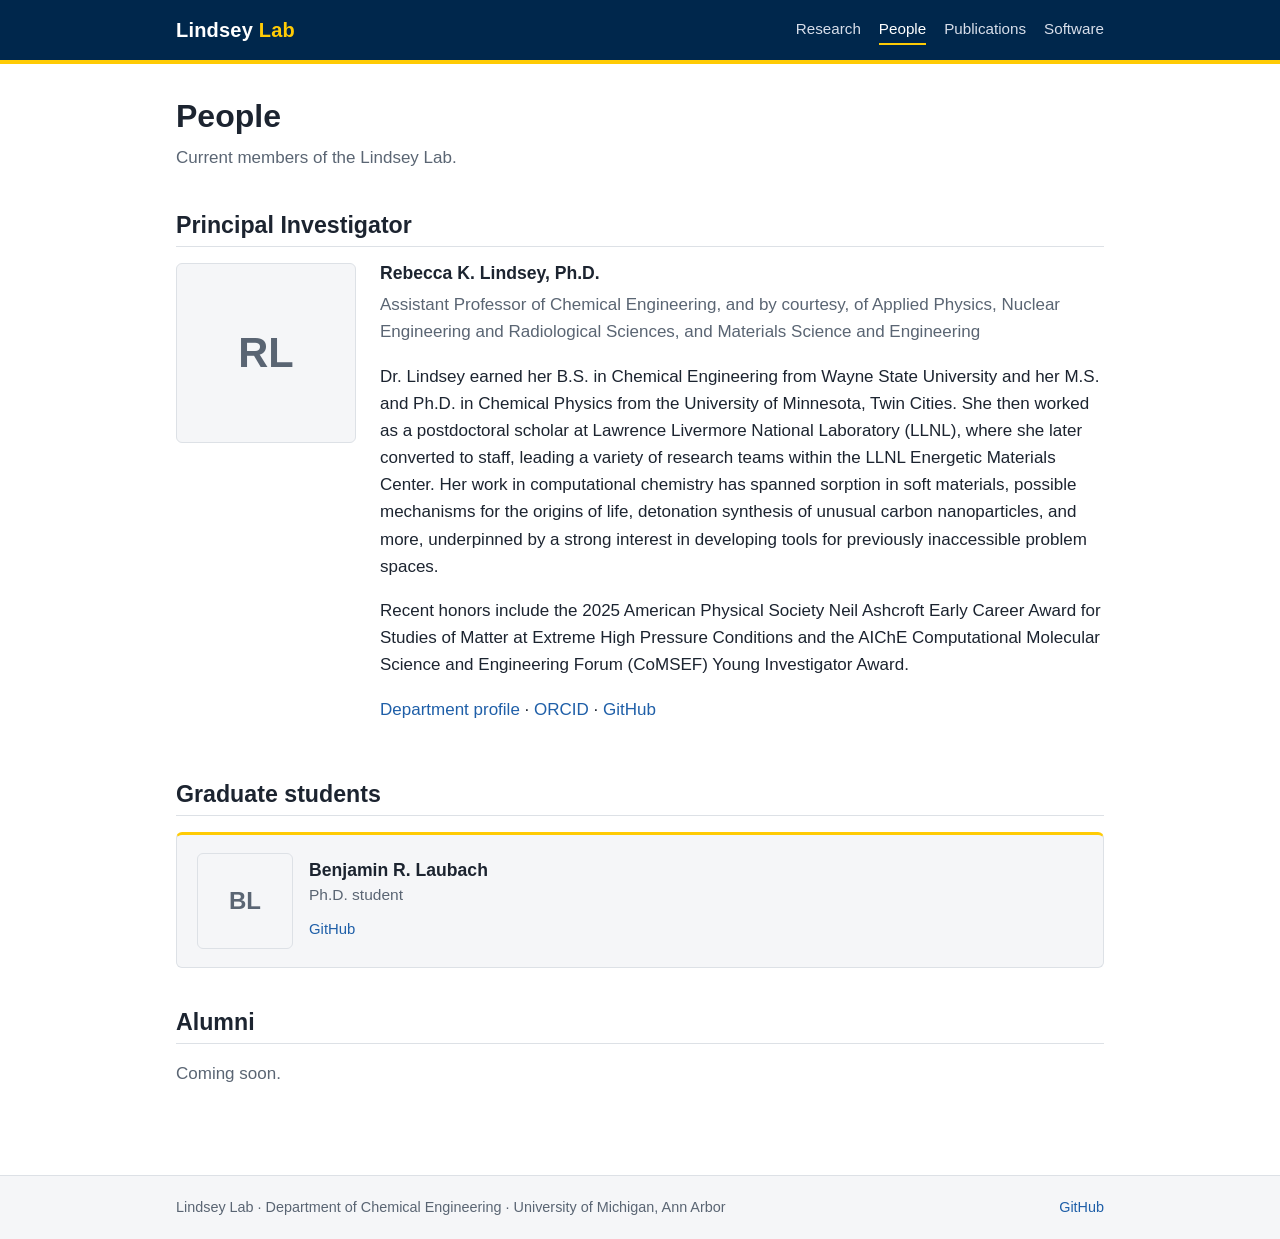
==== people.html @ d36585ba "Add proof-of-concept lab website Static HTML/CSS site with research, people, publications, and softw" ====
<!doctype html>
<html lang="en">
<head>
  <meta charset="utf-8">
  <meta name="viewport" content="width=device-width, initial-scale=1">
  <title>People | Lindsey Lab</title>
  <link rel="stylesheet" href="css/style.css">
</head>
<body>

<header class="site-header">
  <div class="wrap">
    <a class="brand" href="index.html">Lindsey <span>Lab</span></a>
    <nav class="site-nav">
      <a href="index.html">Research</a>
      <a href="people.html" aria-current="page">People</a>
      <a href="publications.html">Publications</a>
      <a href="software.html">Software</a>
    </nav>
  </div>
</header>

<main>
  <div class="wrap">

    <h1 class="page-title">People</h1>
    <p class="lead">Current members of the Lindsey Lab.</p>

    <h2>Principal Investigator</h2>
    <div class="pi">
      <!-- Replace with <img class="avatar" src="img/people/lindsey.jpg" alt="Rebecca K. Lindsey"> -->
      <div class="avatar" aria-hidden="true">RL</div>
      <div>
        <h3>Rebecca K. Lindsey, Ph.D.</h3>
        <p class="role">
          Assistant Professor of Chemical Engineering, and by courtesy, of Applied Physics,
          Nuclear Engineering and Radiological Sciences, and Materials Science and Engineering
        </p>
        <p>
          Dr. Lindsey earned her B.S. in Chemical Engineering from Wayne State University and her
          M.S. and Ph.D. in Chemical Physics from the University of Minnesota, Twin Cities. She
          then worked as a postdoctoral scholar at Lawrence Livermore National Laboratory (LLNL),
          where she later converted to staff, leading a variety of research teams within the LLNL
          Energetic Materials Center. Her work in computational chemistry has spanned sorption in
          soft materials, possible mechanisms for the origins of life, detonation synthesis of
          unusual carbon nanoparticles, and more, underpinned by a strong interest in developing
          tools for previously inaccessible problem spaces.
        </p>
        <p>
          Recent honors include the 2025 American Physical Society Neil Ashcroft Early Career
          Award for Studies of Matter at Extreme High Pressure Conditions and the AIChE
          Computational Molecular Science and Engineering Forum (CoMSEF) Young Investigator Award.
        </p>
        <p>
          <a href="https://che.engin.umich.edu/people/lindsey-rebecca">Department profile</a>
          &middot;
          <a href="https://orcid.org/0000-0002-3438-9064">ORCID</a>
          &middot;
          <a href="https://github.com/rk-lindsey">GitHub</a>
        </p>
      </div>
    </div>

    <h2>Graduate students</h2>
    <div class="grid">
      <!-- Copy this block for each member. Swap the initials div for an <img class="avatar sm"> when photos are available. -->
      <div class="card member">
        <div class="avatar sm" aria-hidden="true">BL</div>
        <div>
          <h3>Benjamin R. Laubach</h3>
          <p>Ph.D. student</p>
          <p class="links"><a href="https://github.com/laubachb">GitHub</a></p>
        </div>
      </div>
    </div>

    <h2>Alumni</h2>
    <p class="lead">Coming soon.</p>

  </div>
</main>

<footer class="site-footer">
  <div class="wrap">
    <span>Lindsey Lab &middot; Department of Chemical Engineering &middot; University of Michigan, Ann Arbor</span>
    <a href="https://github.com/LindseyLab-umich">GitHub</a>
  </div>
</footer>

</body>
</html>
---- css/style.css ----
:root {
  --blue: #00274c;
  --maize: #ffcb05;
  --bg: #ffffff;
  --bg-alt: #f5f6f8;
  --text: #1c2430;
  --muted: #5a6573;
  --border: #dde1e6;
  --link: #1f5fa8;
  --header-bg: var(--blue);
  --header-text: #ffffff;
  --max: 960px;
}

@media (prefers-color-scheme: dark) {
  :root {
    --bg: #0f141b;
    --bg-alt: #161d27;
    --text: #e3e7ec;
    --muted: #9aa5b3;
    --border: #2a3441;
    --link: #8cb8ec;
    --header-bg: #0a1a2e;
  }
}

* { box-sizing: border-box; }

html { -webkit-text-size-adjust: 100%; }

body {
  margin: 0;
  background: var(--bg);
  color: var(--text);
  font-family: -apple-system, BlinkMacSystemFont, "Segoe UI", Roboto, "Helvetica Neue", Arial, sans-serif;
  font-size: 17px;
  line-height: 1.6;
}

a { color: var(--link); text-decoration: none; }
a:hover { text-decoration: underline; }

img { max-width: 100%; height: auto; }

.wrap {
  max-width: var(--max);
  margin: 0 auto;
  padding: 0 16px;
}

/* ---------- header / nav ---------- */

.site-header {
  background: var(--header-bg);
  color: var(--header-text);
  border-bottom: 4px solid var(--maize);
}

.site-header .wrap {
  display: flex;
  flex-wrap: wrap;
  align-items: center;
  justify-content: space-between;
  gap: 8px 24px;
  padding-top: 14px;
  padding-bottom: 14px;
}

.brand {
  color: var(--header-text);
  font-weight: 700;
  font-size: 1.25rem;
  letter-spacing: 0.01em;
}
.brand:hover { text-decoration: none; }
.brand span { color: var(--maize); }

.site-nav {
  display: flex;
  flex-wrap: wrap;
  gap: 4px 18px;
}
.site-nav a {
  color: #d7deea;
  font-size: 0.95rem;
  padding: 2px 0;
  border-bottom: 2px solid transparent;
}
.site-nav a:hover { color: #ffffff; text-decoration: none; }
.site-nav a[aria-current="page"] {
  color: #ffffff;
  border-bottom-color: var(--maize);
}

/* ---------- hero ---------- */

.hero {
  background: var(--bg-alt);
  border-bottom: 1px solid var(--border);
  padding: 48px 0 40px;
}
.hero h1 {
  margin: 0 0 12px;
  font-size: clamp(1.7rem, 4vw, 2.4rem);
  line-height: 1.2;
}
.hero p {
  margin: 0;
  max-width: 46em;
  color: var(--muted);
  font-size: 1.08rem;
}

/* ---------- content ---------- */

main { padding: 32px 0 56px; }

h1, h2, h3 { line-height: 1.25; }
h2 {
  margin: 40px 0 16px;
  font-size: 1.45rem;
  padding-bottom: 6px;
  border-bottom: 1px solid var(--border);
}
h2:first-child { margin-top: 0; }
h3 { margin: 0 0 6px; font-size: 1.1rem; }

.page-title { margin: 0 0 8px; font-size: 2rem; }
.lead { color: var(--muted); margin: 0 0 32px; }

.grid {
  display: grid;
  grid-template-columns: repeat(auto-fit, minmax(260px, 1fr));
  gap: 18px;
}

.card {
  background: var(--bg-alt);
  border: 1px solid var(--border);
  border-top: 3px solid var(--maize);
  border-radius: 6px;
  padding: 18px 20px;
}
.card p { margin: 0; color: var(--muted); font-size: 0.97rem; }
.card .links { margin-top: 10px; font-size: 0.93rem; }

/* ---------- people ---------- */

.pi {
  display: grid;
  grid-template-columns: 180px 1fr;
  gap: 24px;
  align-items: start;
}
.avatar {
  width: 180px;
  aspect-ratio: 1;
  border-radius: 6px;
  background: var(--bg-alt);
  border: 1px solid var(--border);
  display: flex;
  align-items: center;
  justify-content: center;
  font-size: 2.6rem;
  font-weight: 700;
  color: var(--muted);
  object-fit: cover;
}
.avatar.sm { width: 96px; font-size: 1.5rem; }
.role { color: var(--muted); margin: 0 0 12px; }

.member {
  display: flex;
  gap: 16px;
  align-items: center;
}
.member h3 { margin-bottom: 2px; }
.member p { margin: 0; }

@media (max-width: 600px) {
  .pi { grid-template-columns: 1fr; }
}

/* ---------- publications ---------- */

.pubs { list-style: none; padding: 0; margin: 0; }
.pubs li {
  padding: 12px 0;
  border-bottom: 1px solid var(--border);
}
.pubs .title { font-weight: 600; }
.pubs .authors { color: var(--muted); font-size: 0.95rem; }
.pubs .venue { font-size: 0.95rem; }
.pubs .venue em { font-style: italic; }
.pubs .me { color: var(--text); font-weight: 600; }

.year {
  margin: 28px 0 4px;
  font-size: 1.1rem;
  color: var(--muted);
}

/* ---------- footer ---------- */

.site-footer {
  border-top: 1px solid var(--border);
  background: var(--bg-alt);
  color: var(--muted);
  font-size: 0.9rem;
  padding: 20px 0;
}
.site-footer .wrap {
  display: flex;
  flex-wrap: wrap;
  justify-content: space-between;
  gap: 8px 24px;
}
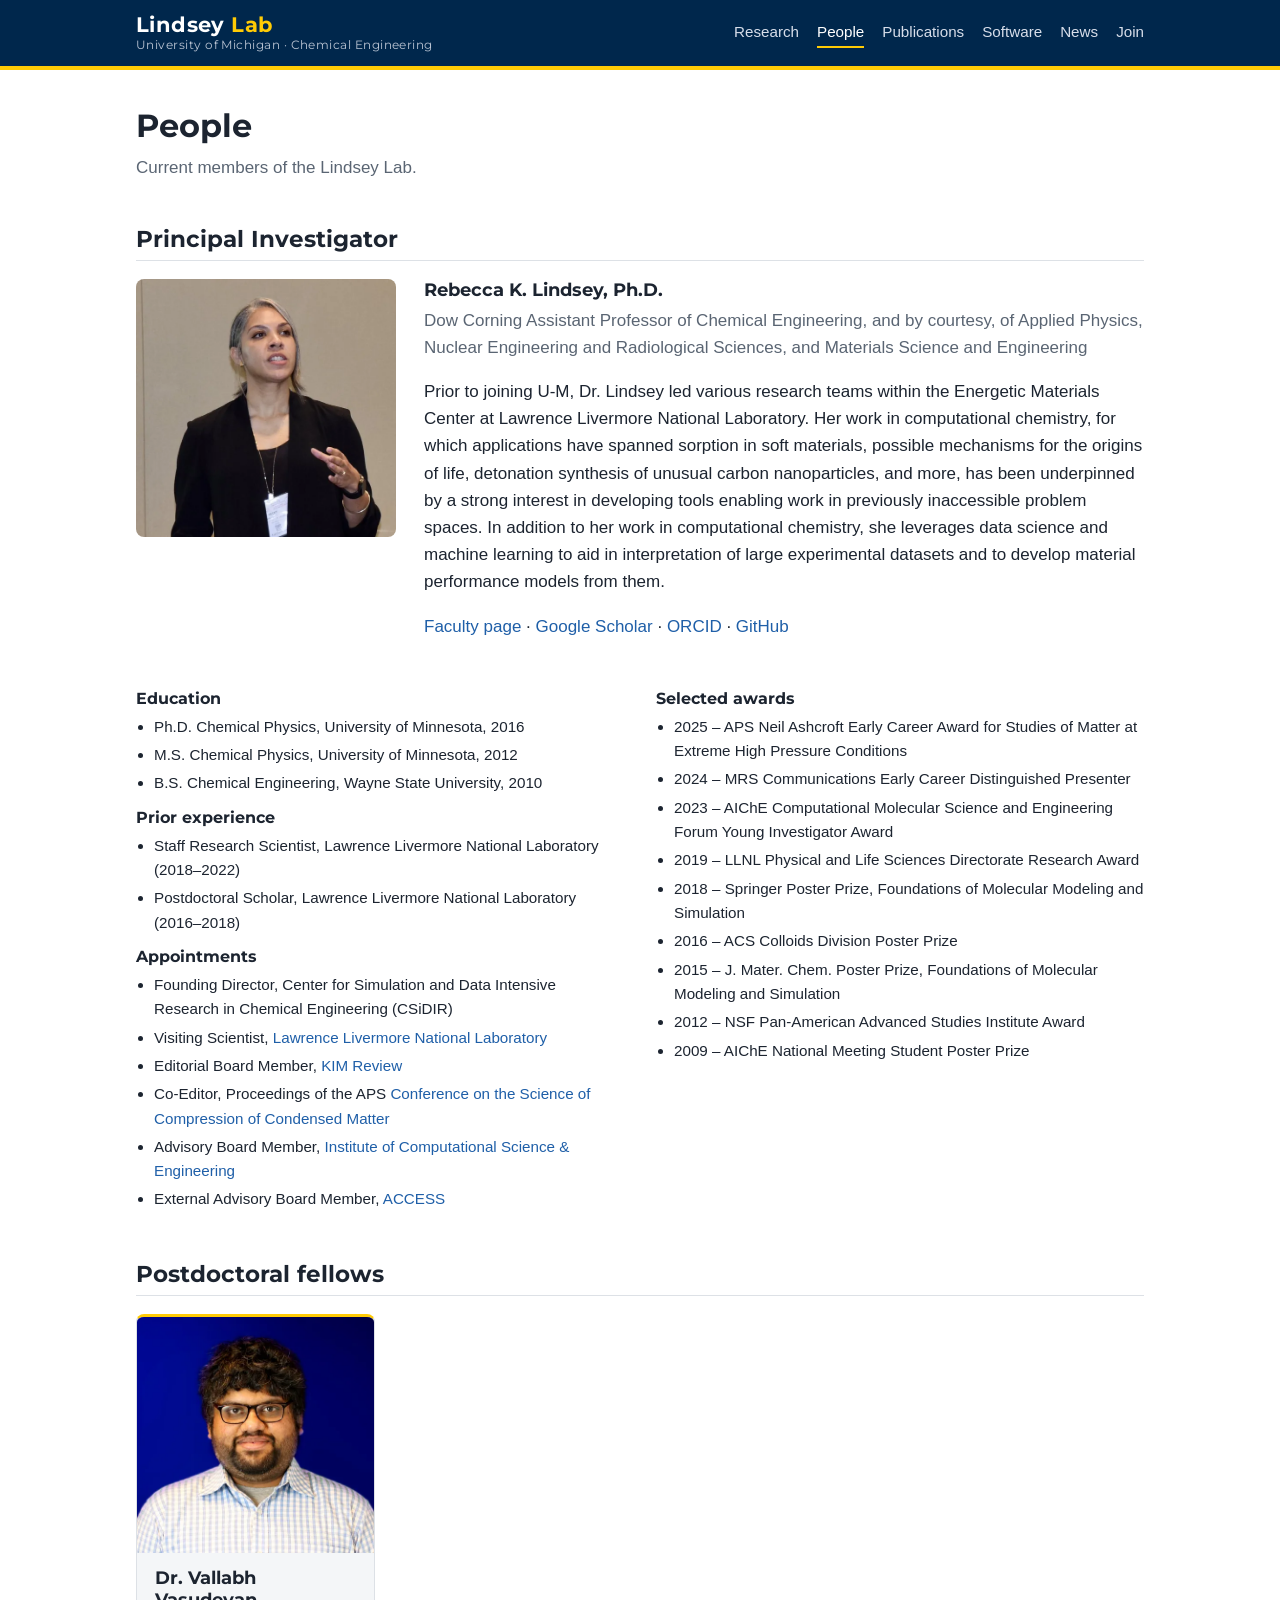
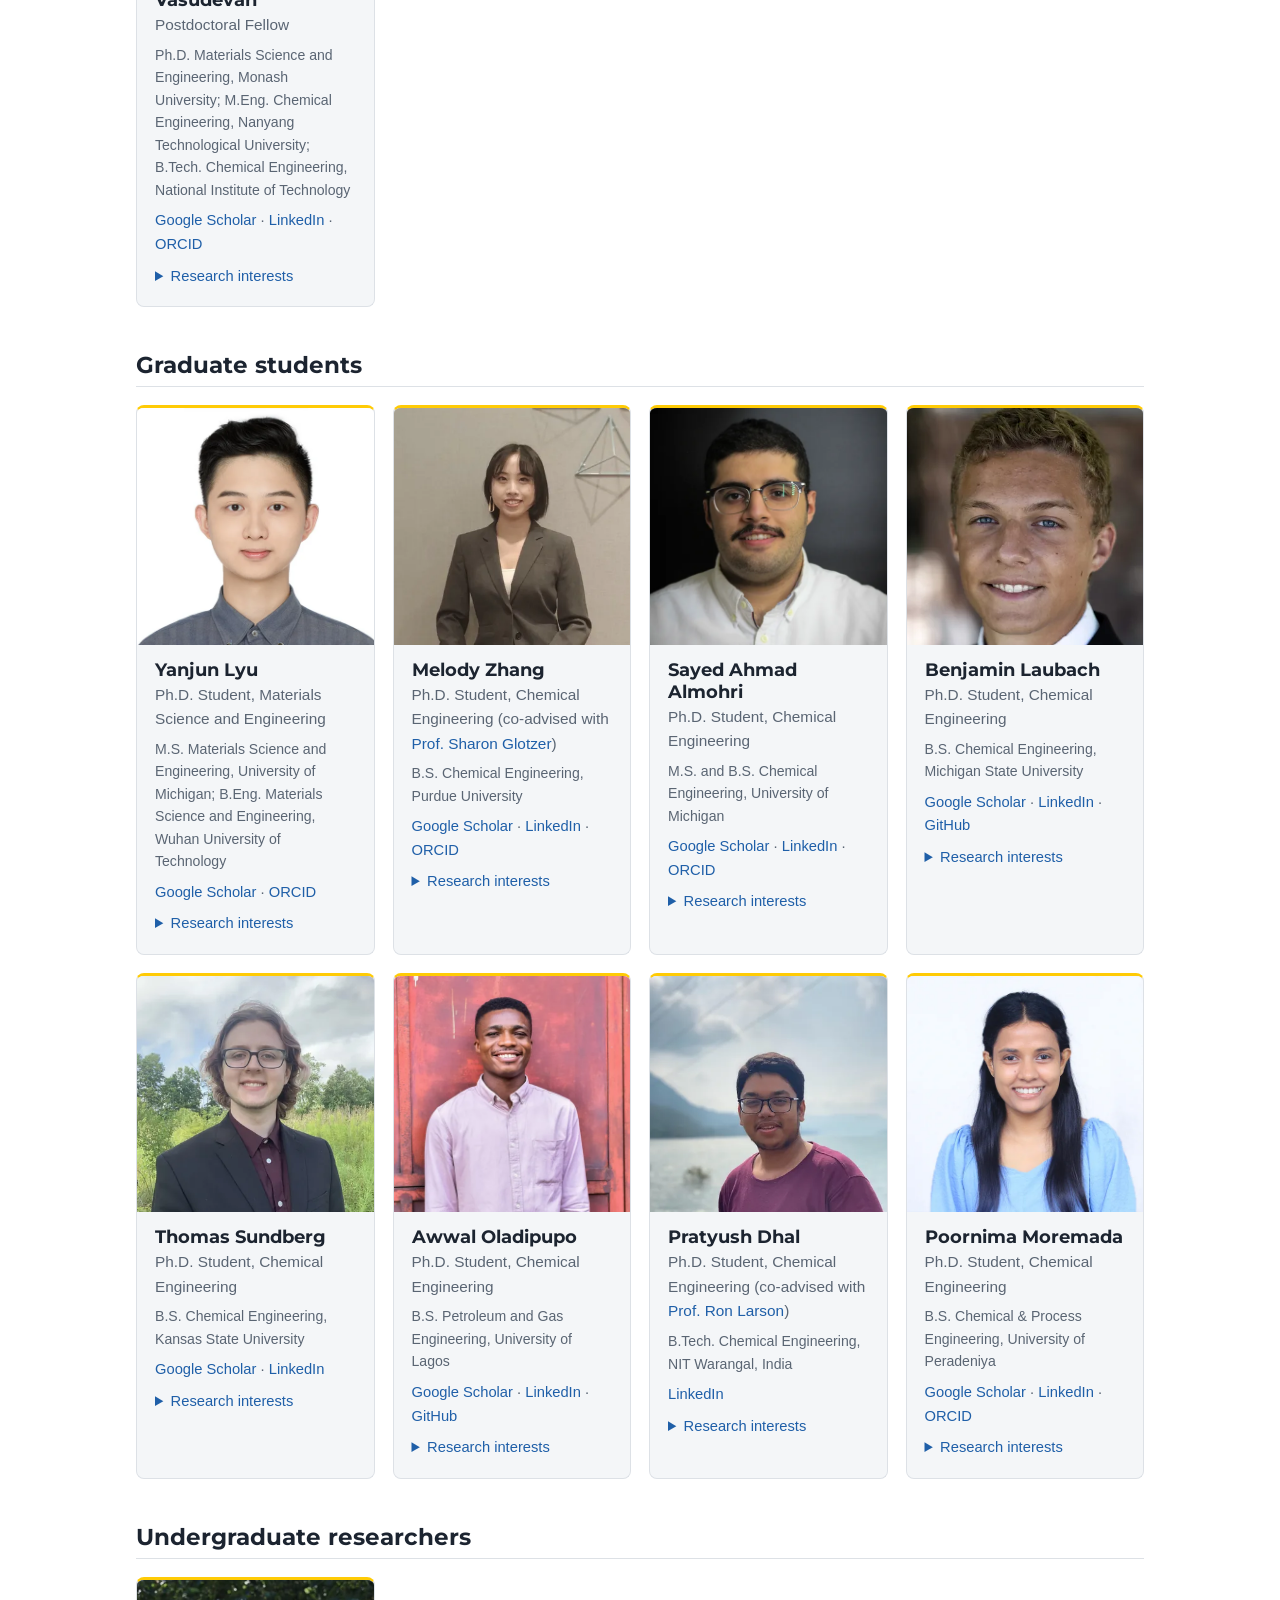
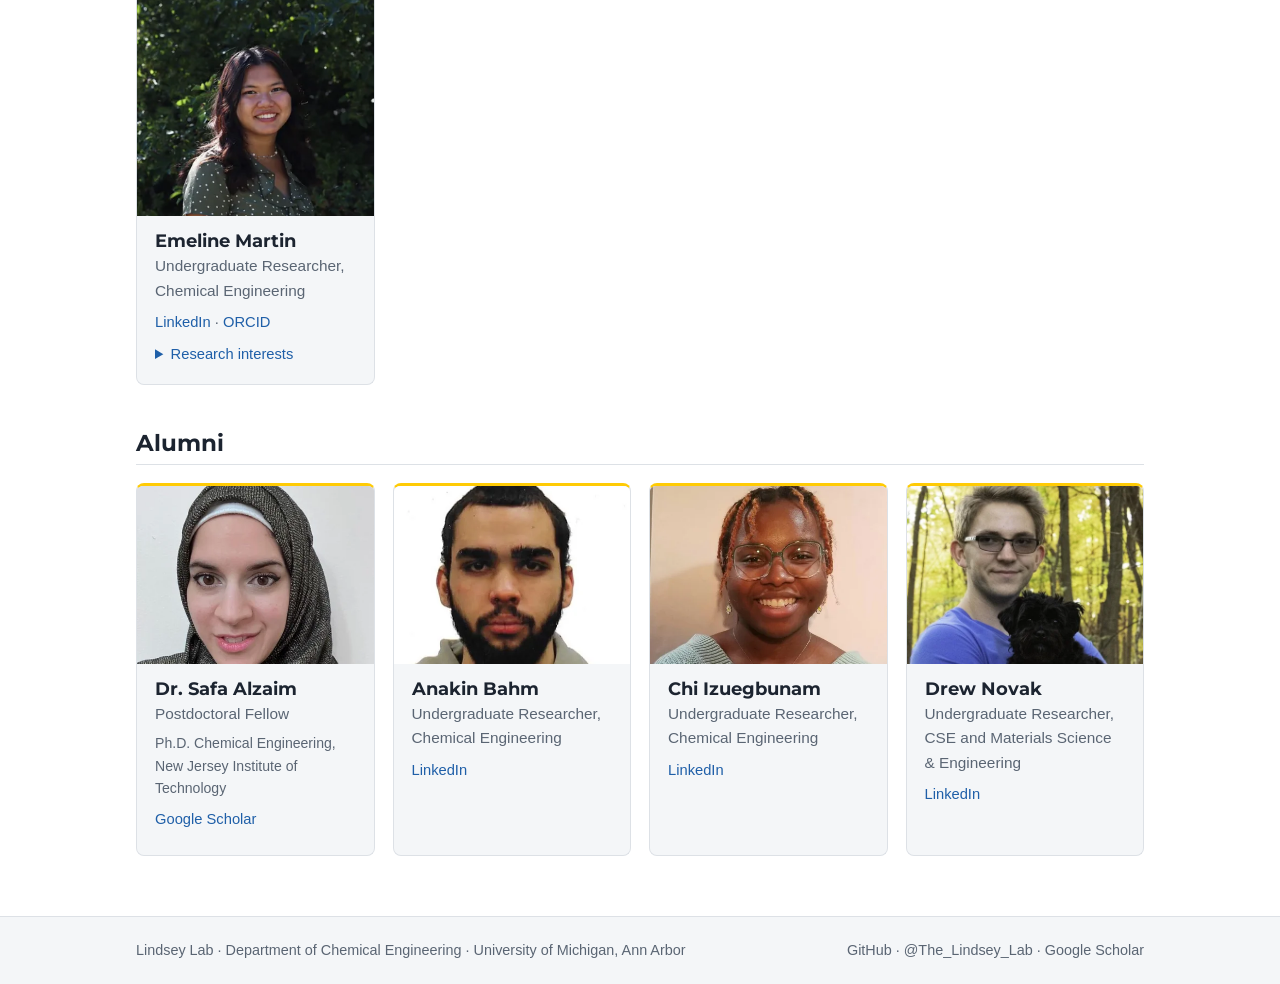
==== commit ba14b1b7: "Rebuild site from lindseylab.engin.umich.edu content Port research text, PI CV, members with photos," ====
--- a/people.html
+++ b/people.html
@@ -4,18 +4,23 @@
   <meta charset="utf-8">
   <meta name="viewport" content="width=device-width, initial-scale=1">
   <title>People | Lindsey Lab</title>
+  <link rel="preconnect" href="https://fonts.googleapis.com">
+  <link rel="preconnect" href="https://fonts.gstatic.com" crossorigin>
+  <link href="https://fonts.googleapis.com/css2?family=Montserrat:wght@600;700;800&display=swap" rel="stylesheet">
   <link rel="stylesheet" href="css/style.css">
 </head>
 <body>
 
 <header class="site-header">
   <div class="wrap">
-    <a class="brand" href="index.html">Lindsey <span>Lab</span></a>
+    <a class="brand" href="index.html">Lindsey <span>Lab</span><small>University of Michigan &middot; Chemical Engineering</small></a>
     <nav class="site-nav">
       <a href="index.html">Research</a>
       <a href="people.html" aria-current="page">People</a>
       <a href="publications.html">Publications</a>
       <a href="software.html">Software</a>
+      <a href="news.html">News</a>
+      <a href="join.html">Join</a>
     </nav>
   </div>
 </header>
@@ -28,54 +33,221 @@
 
     <h2>Principal Investigator</h2>
     <div class="pi">
-      <!-- Replace with <img class="avatar" src="img/people/lindsey.jpg" alt="Rebecca K. Lindsey"> -->
-      <div class="avatar" aria-hidden="true">RL</div>
+      <img src="img/people/lindsey.webp" alt="Rebecca K. Lindsey">
       <div>
         <h3>Rebecca K. Lindsey, Ph.D.</h3>
         <p class="role">
-          Assistant Professor of Chemical Engineering, and by courtesy, of Applied Physics,
+          Dow Corning Assistant Professor of Chemical Engineering, and by courtesy, of Applied Physics,
           Nuclear Engineering and Radiological Sciences, and Materials Science and Engineering
         </p>
         <p>
-          Dr. Lindsey earned her B.S. in Chemical Engineering from Wayne State University and her
-          M.S. and Ph.D. in Chemical Physics from the University of Minnesota, Twin Cities. She
-          then worked as a postdoctoral scholar at Lawrence Livermore National Laboratory (LLNL),
-          where she later converted to staff, leading a variety of research teams within the LLNL
-          Energetic Materials Center. Her work in computational chemistry has spanned sorption in
-          soft materials, possible mechanisms for the origins of life, detonation synthesis of
-          unusual carbon nanoparticles, and more, underpinned by a strong interest in developing
-          tools for previously inaccessible problem spaces.
+          Prior to joining U-M, Dr. Lindsey led various research teams within the Energetic Materials Center at
+          Lawrence Livermore National Laboratory. Her work in computational chemistry, for which applications have
+          spanned sorption in soft materials, possible mechanisms for the origins of life, detonation synthesis of
+          unusual carbon nanoparticles, and more, has been underpinned by a strong interest in developing tools
+          enabling work in previously inaccessible problem spaces. In addition to her work in computational
+          chemistry, she leverages data science and machine learning to aid in interpretation of large
+          experimental datasets and to develop material performance models from them.
         </p>
         <p>
-          Recent honors include the 2025 American Physical Society Neil Ashcroft Early Career
-          Award for Studies of Matter at Extreme High Pressure Conditions and the AIChE
-          Computational Molecular Science and Engineering Forum (CoMSEF) Young Investigator Award.
-        </p>
-        <p>
-          <a href="https://che.engin.umich.edu/people/lindsey-rebecca">Department profile</a>
-          &middot;
-          <a href="https://orcid.org/0000-0002-3438-9064">ORCID</a>
-          &middot;
+          <a href="https://che.engin.umich.edu/people/lindsey-rebecca/">Faculty page</a> &middot;
+          <a href="https://scholar.google.com/citations?user=S1kLwmQAAAAJ">Google Scholar</a> &middot;
+          <a href="https://orcid.org/0000-0002-3438-9064">ORCID</a> &middot;
           <a href="https://github.com/rk-lindsey">GitHub</a>
         </p>
       </div>
     </div>
 
+    <div class="cv">
+      <div>
+        <h3>Education</h3>
+        <ul>
+          <li>Ph.D. Chemical Physics, University of Minnesota, 2016</li>
+          <li>M.S. Chemical Physics, University of Minnesota, 2012</li>
+          <li>B.S. Chemical Engineering, Wayne State University, 2010</li>
+        </ul>
+        <h3>Prior experience</h3>
+        <ul>
+          <li>Staff Research Scientist, Lawrence Livermore National Laboratory (2018&ndash;2022)</li>
+          <li>Postdoctoral Scholar, Lawrence Livermore National Laboratory (2016&ndash;2018)</li>
+        </ul>
+        <h3>Appointments</h3>
+        <ul>
+          <li>Founding Director, Center for Simulation and Data Intensive Research in Chemical Engineering (CSiDIR)</li>
+          <li>Visiting Scientist, <a href="https://pls.llnl.gov/research-and-development/materials-science">Lawrence Livermore National Laboratory</a></li>
+          <li>Editorial Board Member, <a href="https://kimreview.org/">KIM Review</a></li>
+          <li>Co-Editor, Proceedings of the APS <a href="https://engage.aps.org/gccm/meetings">Conference on the Science of Compression of Condensed Matter</a></li>
+          <li>Advisory Board Member, <a href="https://www.i-comse.org">Institute of Computational Science &amp; Engineering</a></li>
+          <li>External Advisory Board Member, <a href="https://allocations.access-ci.org">ACCESS</a></li>
+        </ul>
+      </div>
+      <div>
+        <h3>Selected awards</h3>
+        <ul>
+          <li>2025 &ndash; APS Neil Ashcroft Early Career Award for Studies of Matter at Extreme High Pressure Conditions</li>
+          <li>2024 &ndash; MRS Communications Early Career Distinguished Presenter</li>
+          <li>2023 &ndash; AIChE Computational Molecular Science and Engineering Forum Young Investigator Award</li>
+          <li>2019 &ndash; LLNL Physical and Life Sciences Directorate Research Award</li>
+          <li>2018 &ndash; Springer Poster Prize, Foundations of Molecular Modeling and Simulation</li>
+          <li>2016 &ndash; ACS Colloids Division Poster Prize</li>
+          <li>2015 &ndash; J. Mater. Chem. Poster Prize, Foundations of Molecular Modeling and Simulation</li>
+          <li>2012 &ndash; NSF Pan-American Advanced Studies Institute Award</li>
+          <li>2009 &ndash; AIChE National Meeting Student Poster Prize</li>
+        </ul>
+      </div>
+    </div>
+
+    <h2>Postdoctoral fellows</h2>
+    <div class="grid people">
+      <div class="card member">
+        <img class="photo" src="img/people/vasudevan.webp" alt="Dr. Vallabh Vasudevan" loading="lazy">
+        <div class="body">
+          <h3>Dr. Vallabh Vasudevan</h3>
+          <p>Postdoctoral Fellow</p>
+          <p class="edu">Ph.D. Materials Science and Engineering, Monash University; M.Eng. Chemical Engineering, Nanyang Technological University; B.Tech. Chemical Engineering, National Institute of Technology</p>
+          <p class="links"><a href="https://scholar.google.com/citations?user=htfHPzsAAAAJ">Google Scholar</a> &middot; <a href="https://www.linkedin.com/in/vallabh-vasudevan/">LinkedIn</a> &middot; <a href="https://orcid.org/0000-0001-7933-4924">ORCID</a></p>
+          <details><summary>Research interests</summary><blockquote>&ldquo;I am interested in the application of computational techniques towards identifying and understanding key interactions that drive materials chemistry. I have worked on application of atomistic modeling towards biomass conversion and magnesium electrochemistry. I am excited by the unique window provided by computational techniques into physical and chemical interactions around us.&rdquo;</blockquote><p><strong>Hobbies:</strong> Reading, quizzing, taking a walk, watching movies and watching sports, mostly football (aka soccer in the US) and cricket.</p></details>
+        </div>
+      </div>
+    </div>
+
     <h2>Graduate students</h2>
-    <div class="grid">
-      <!-- Copy this block for each member. Swap the initials div for an <img class="avatar sm"> when photos are available. -->
-      <div class="card member">
-        <div class="avatar sm" aria-hidden="true">BL</div>
-        <div>
-          <h3>Benjamin R. Laubach</h3>
-          <p>Ph.D. student</p>
-          <p class="links"><a href="https://github.com/laubachb">GitHub</a></p>
+    <div class="grid people">
+      <div class="card member">
+        <img class="photo" src="img/people/lyu.webp" alt="Yanjun Lyu" loading="lazy">
+        <div class="body">
+          <h3>Yanjun Lyu</h3>
+          <p>Ph.D. Student, Materials Science and Engineering</p>
+          <p class="edu">M.S. Materials Science and Engineering, University of Michigan; B.Eng. Materials Science and Engineering, Wuhan University of Technology</p>
+          <p class="links"><a href="https://scholar.google.com/citations?user=Tf38IeMAAAAJ">Google Scholar</a> &middot; <a href="https://orcid.org/0000-0003-1243-233X">ORCID</a></p>
+          <details><summary>Research interests</summary><blockquote>&ldquo;I am interested in application-oriented material microstructural design and the discovery of new materials. I have a passion for applying computational methods and tools for the enlightenment of advanced materials discovery and design.&rdquo;</blockquote><p><strong>Hobbies:</strong> Traveling, cooking, playing piano, appreciating performance cars.</p></details>
+        </div>
+      </div>
+      <div class="card member">
+        <img class="photo" src="img/people/zhang.webp" alt="Melody Zhang" loading="lazy">
+        <div class="body">
+          <h3>Melody Zhang</h3>
+          <p>Ph.D. Student, Chemical Engineering (co-advised with <a href="https://glotzerlab.engin.umich.edu/home/">Prof. Sharon Glotzer</a>)</p>
+          <p class="edu">B.S. Chemical Engineering, Purdue University</p>
+          <p class="links"><a href="https://scholar.google.com/citations?user=cbLeR-UAAAAJ">Google Scholar</a> &middot; <a href="https://www.linkedin.com/in/melody-zhang-978b4a184/">LinkedIn</a> &middot; <a href="https://orcid.org/0000-0001-9788-9958">ORCID</a></p>
+          <details><summary>Research interests</summary><blockquote>&ldquo;I am interested in understanding the scientific principles of particle systems and using computational methods to introduce breakthroughs in material design. I am excited to use machine learning and atomistic simulation to accelerate this progress.&rdquo;</blockquote><p><strong>Hobbies:</strong> Biking, hiking, baking &amp; decorating cakes, reading, listening to pop music, watching forensic movies/TV shows.</p></details>
+        </div>
+      </div>
+      <div class="card member">
+        <img class="photo" src="img/people/almohri.webp" alt="Sayed Ahmad Almohri" loading="lazy">
+        <div class="body">
+          <h3>Sayed Ahmad Almohri</h3>
+          <p>Ph.D. Student, Chemical Engineering</p>
+          <p class="edu">M.S. and B.S. Chemical Engineering, University of Michigan</p>
+          <p class="links"><a href="https://scholar.google.com/citations?user=5PXtUt8AAAAJ">Google Scholar</a> &middot; <a href="https://www.linkedin.com/in/sayed-ahmad-almohri/">LinkedIn</a> &middot; <a href="https://orcid.org/0000-0003-2104-0899">ORCID</a></p>
+          <details><summary>Research interests</summary><blockquote>&ldquo;I want to explore the boundaries of science through novel technologies and scientific computing methods. I am interested in particle and atomistic simulations, multiscale modeling, and complex systems.&rdquo;</blockquote><p><strong>Hobbies:</strong> Cooking, playing and watching football (aka soccer in the US), and sometimes watching squirrels.</p></details>
+        </div>
+      </div>
+      <div class="card member">
+        <img class="photo" src="img/people/laubach.webp" alt="Benjamin Laubach" loading="lazy">
+        <div class="body">
+          <h3>Benjamin Laubach</h3>
+          <p>Ph.D. Student, Chemical Engineering</p>
+          <p class="edu">B.S. Chemical Engineering, Michigan State University</p>
+          <p class="links"><a href="https://scholar.google.com/citations?user=E0sHhpAAAAAJ">Google Scholar</a> &middot; <a href="https://www.linkedin.com/in/benjamin-laubach-3372a4193/">LinkedIn</a> &middot; <a href="https://github.com/laubachb">GitHub</a></p>
+          <details><summary>Research interests</summary><blockquote>&ldquo;I am interested in applying machine learning techniques to atomistic modeling with the goal of aiding in the discovery of new materials.&rdquo;</blockquote><p><strong>Hobbies:</strong> Basketball, card games, spending time with friends and family, college sports, true crime podcasts.</p></details>
+        </div>
+      </div>
+      <div class="card member">
+        <img class="photo" src="img/people/sundberg.webp" alt="Thomas Sundberg" loading="lazy">
+        <div class="body">
+          <h3>Thomas Sundberg</h3>
+          <p>Ph.D. Student, Chemical Engineering</p>
+          <p class="edu">B.S. Chemical Engineering, Kansas State University</p>
+          <p class="links"><a href="https://scholar.google.com/citations?user=l2vrLX8AAAAJ">Google Scholar</a> &middot; <a href="https://www.linkedin.com/in/thomas-sundberg-12ab95256/">LinkedIn</a></p>
+          <details><summary>Research interests</summary><blockquote>&ldquo;I am interested in the discovery of new materials as well as the development of the processes used to make them. I look forward to doing this by applying machine learning and simulation techniques.&rdquo;</blockquote><p><strong>Hobbies:</strong> Cooking, coffee shops, and listening to music.</p></details>
+        </div>
+      </div>
+      <div class="card member">
+        <img class="photo" src="img/people/oladipupo.webp" alt="Awwal Oladipupo" loading="lazy">
+        <div class="body">
+          <h3>Awwal Oladipupo</h3>
+          <p>Ph.D. Student, Chemical Engineering</p>
+          <p class="edu">B.S. Petroleum and Gas Engineering, University of Lagos</p>
+          <p class="links"><a href="https://scholar.google.com/citations?user=AO3d_BoAAAAJ">Google Scholar</a> &middot; <a href="https://www.linkedin.com/in/awwal-oladipupo-6184ba15a/">LinkedIn</a> &middot; <a href="https://github.com/Awwal41">GitHub</a></p>
+          <details><summary>Research interests</summary><blockquote>&ldquo;I am interested in leveraging computational techniques, such as machine learning, atomistic simulations, multiscale modeling, and software engineering, to accelerate the discovery and design of novel materials. I aim to harness these techniques&rsquo; power to gain a deep, atomistically-resolved understanding of intricate phenomena.&rdquo;</blockquote><p><strong>Hobbies:</strong> Listening to music, cooking, watching sci-fi movies, reading and coding.</p></details>
+        </div>
+      </div>
+      <div class="card member">
+        <img class="photo" src="img/people/dhal.webp" alt="Pratyush Dhal" loading="lazy">
+        <div class="body">
+          <h3>Pratyush Dhal</h3>
+          <p>Ph.D. Student, Chemical Engineering (co-advised with <a href="https://cheresearch.engin.umich.edu/larson/">Prof. Ron Larson</a>)</p>
+          <p class="edu">B.Tech. Chemical Engineering, NIT Warangal, India</p>
+          <p class="links"><a href="https://linkedin.com/in/pratyush-dhal-b424361b6">LinkedIn</a></p>
+          <details><summary>Research interests</summary><blockquote>&ldquo;I am interested in developing new models that aid in material discovery and characterization by applying the power of machine learning and AI to molecular simulations.&rdquo;</blockquote><p><strong>Hobbies:</strong> Piano, quizzing, poetry, philosophy, cooking, vlogs.</p></details>
+        </div>
+      </div>
+      <div class="card member">
+        <img class="photo" src="img/people/moremada.webp" alt="Poornima Moremada" loading="lazy">
+        <div class="body">
+          <h3>Poornima Moremada</h3>
+          <p>Ph.D. Student, Chemical Engineering</p>
+          <p class="edu">B.S. Chemical &amp; Process Engineering, University of Peradeniya</p>
+          <p class="links"><a href="https://scholar.google.com/citations?user=yv0yERwAAAAJ">Google Scholar</a> &middot; <a href="https://www.linkedin.com/in/poornima-moremada-1244521a2/">LinkedIn</a> &middot; <a href="https://orcid.org/0009-0009-6243-5054">ORCID</a></p>
+          <details><summary>Research interests</summary><blockquote>&ldquo;I am interested in applying machine learning to characterize molecular simulations, to explore and discover new domains.&rdquo;</blockquote><p><strong>Hobbies:</strong> Cricket, dancing, watching stand-up comedy.</p></details>
+        </div>
+      </div>
+    </div>
+
+    <h2>Undergraduate researchers</h2>
+    <div class="grid people">
+      <div class="card member">
+        <img class="photo" src="img/people/martin.webp" alt="Emeline Martin" loading="lazy">
+        <div class="body">
+          <h3>Emeline Martin</h3>
+          <p>Undergraduate Researcher, Chemical Engineering</p>
+          
+          <p class="links"><a href="https://www.linkedin.com/in/emeline-martin526">LinkedIn</a> &middot; <a href="https://orcid.org/0009-0000-5173-1645">ORCID</a></p>
+          <details><summary>Research interests</summary><blockquote>&ldquo;I am interested in machine learning and simulation as it applies to thermodynamic principles. I appreciate how such technology can be applied to a variety of different industries, such as nano-materials and energy.&rdquo;</blockquote><p><strong>Hobbies:</strong> Running, swimming, reading, and playing my viola.</p></details>
         </div>
       </div>
     </div>
 
     <h2>Alumni</h2>
-    <p class="lead">Coming soon.</p>
+    <div class="grid people alumni">
+      <div class="card member">
+        <img class="photo" src="img/people/alzaim.webp" alt="Dr. Safa Alzaim" loading="lazy">
+        <div class="body">
+          <h3>Dr. Safa Alzaim</h3>
+          <p>Postdoctoral Fellow</p>
+          <p class="edu">Ph.D. Chemical Engineering, New Jersey Institute of Technology</p>
+          <p class="links"><a href="https://scholar.google.com/citations?user=ZZJsMWQAAAAJ">Google Scholar</a></p>
+        </div>
+      </div>
+      <div class="card member">
+        <img class="photo" src="img/people/bahm.webp" alt="Anakin Bahm" loading="lazy">
+        <div class="body">
+          <h3>Anakin Bahm</h3>
+          <p>Undergraduate Researcher, Chemical Engineering</p>
+          
+          <p class="links"><a href="https://www.linkedin.com/in/anakinbahm">LinkedIn</a></p>
+        </div>
+      </div>
+      <div class="card member">
+        <img class="photo" src="img/people/izuegbunam.webp" alt="Chi Izuegbunam" loading="lazy">
+        <div class="body">
+          <h3>Chi Izuegbunam</h3>
+          <p>Undergraduate Researcher, Chemical Engineering</p>
+          
+          <p class="links"><a href="https://www.linkedin.com/in/chinenye-izuegbunam/">LinkedIn</a></p>
+        </div>
+      </div>
+      <div class="card member">
+        <img class="photo" src="img/people/novak.webp" alt="Drew Novak" loading="lazy">
+        <div class="body">
+          <h3>Drew Novak</h3>
+          <p>Undergraduate Researcher, CSE and Materials Science &amp; Engineering</p>
+          
+          <p class="links"><a href="https://www.linkedin.com/in/drew-novak-440bb8254/">LinkedIn</a></p>
+        </div>
+      </div>
+    </div>
 
   </div>
 </main>
@@ -83,7 +255,11 @@
 <footer class="site-footer">
   <div class="wrap">
     <span>Lindsey Lab &middot; Department of Chemical Engineering &middot; University of Michigan, Ann Arbor</span>
-    <a href="https://github.com/LindseyLab-umich">GitHub</a>
+    <span>
+      <a href="https://github.com/LindseyLab-umich">GitHub</a> &middot;
+      <a href="https://x.com/The_Lindsey_Lab">@The_Lindsey_Lab</a> &middot;
+      <a href="https://scholar.google.com/citations?user=S1kLwmQAAAAJ">Google Scholar</a>
+    </span>
   </div>
 </footer>
 
--- a/css/style.css
+++ b/css/style.css
@@ -2,14 +2,15 @@
   --blue: #00274c;
   --maize: #ffcb05;
   --bg: #ffffff;
-  --bg-alt: #f5f6f8;
+  --bg-alt: #f4f6f8;
   --text: #1c2430;
   --muted: #5a6573;
   --border: #dde1e6;
   --link: #1f5fa8;
   --header-bg: var(--blue);
-  --header-text: #ffffff;
-  --max: 960px;
+  --max: 1040px;
+  --radius: 8px;
+  --head-font: "Montserrat", -apple-system, BlinkMacSystemFont, "Segoe UI", Roboto, Arial, sans-serif;
 }
 
 @media (prefers-color-scheme: dark) {
@@ -25,7 +26,6 @@
 }
 
 * { box-sizing: border-box; }
-
 html { -webkit-text-size-adjust: 100%; }
 
 body {
@@ -39,23 +39,18 @@
 
 a { color: var(--link); text-decoration: none; }
 a:hover { text-decoration: underline; }
-
-img { max-width: 100%; height: auto; }
-
-.wrap {
-  max-width: var(--max);
-  margin: 0 auto;
-  padding: 0 16px;
-}
+img { max-width: 100%; height: auto; display: block; }
+
+h1, h2, h3 { font-family: var(--head-font); line-height: 1.25; }
+
+.wrap { max-width: var(--max); margin: 0 auto; padding: 0 16px; }
 
 /* ---------- header / nav ---------- */
 
 .site-header {
   background: var(--header-bg);
-  color: var(--header-text);
   border-bottom: 4px solid var(--maize);
 }
-
 .site-header .wrap {
   display: flex;
   flex-wrap: wrap;
@@ -65,59 +60,64 @@
   padding-top: 14px;
   padding-bottom: 14px;
 }
-
 .brand {
-  color: var(--header-text);
+  font-family: var(--head-font);
+  color: #fff;
   font-weight: 700;
-  font-size: 1.25rem;
-  letter-spacing: 0.01em;
+  font-size: 1.3rem;
+  letter-spacing: 0.02em;
+  line-height: 1.1;
 }
 .brand:hover { text-decoration: none; }
 .brand span { color: var(--maize); }
-
-.site-nav {
-  display: flex;
-  flex-wrap: wrap;
-  gap: 4px 18px;
-}
+.brand small {
+  display: block;
+  font-weight: 400;
+  font-size: 0.72rem;
+  letter-spacing: 0.04em;
+  color: #b9c4d3;
+  margin-top: 2px;
+}
+.site-nav { display: flex; flex-wrap: wrap; gap: 4px 18px; }
 .site-nav a {
   color: #d7deea;
   font-size: 0.95rem;
   padding: 2px 0;
   border-bottom: 2px solid transparent;
 }
-.site-nav a:hover { color: #ffffff; text-decoration: none; }
-.site-nav a[aria-current="page"] {
-  color: #ffffff;
-  border-bottom-color: var(--maize);
-}
+.site-nav a:hover { color: #fff; text-decoration: none; }
+.site-nav a[aria-current="page"] { color: #fff; border-bottom-color: var(--maize); }
 
 /* ---------- hero ---------- */
 
 .hero {
   background: var(--bg-alt);
   border-bottom: 1px solid var(--border);
-  padding: 48px 0 40px;
-}
-.hero h1 {
-  margin: 0 0 12px;
-  font-size: clamp(1.7rem, 4vw, 2.4rem);
-  line-height: 1.2;
-}
-.hero p {
-  margin: 0;
-  max-width: 46em;
-  color: var(--muted);
-  font-size: 1.08rem;
+  padding: 44px 0;
+}
+.hero .wrap {
+  display: grid;
+  grid-template-columns: 1.1fr 1fr;
+  gap: 36px;
+  align-items: center;
+}
+.hero h1 { margin: 0 0 10px; font-size: clamp(1.6rem, 3.6vw, 2.3rem); }
+.hero .tagline { margin: 0 0 16px; color: var(--muted); font-size: 1.1rem; font-style: italic; }
+.hero p { margin: 0 0 12px; }
+.hero figure { margin: 0; }
+.hero img { border-radius: var(--radius); width: 100%; }
+.hero figcaption { color: var(--muted); font-size: 0.85rem; margin-top: 6px; }
+
+@media (max-width: 760px) {
+  .hero .wrap { grid-template-columns: 1fr; }
 }
 
 /* ---------- content ---------- */
 
-main { padding: 32px 0 56px; }
-
-h1, h2, h3 { line-height: 1.25; }
+main { padding: 36px 0 60px; }
+
 h2 {
-  margin: 40px 0 16px;
+  margin: 44px 0 18px;
   font-size: 1.45rem;
   padding-bottom: 6px;
   border-bottom: 1px solid var(--border);
@@ -126,79 +126,152 @@
 h3 { margin: 0 0 6px; font-size: 1.1rem; }
 
 .page-title { margin: 0 0 8px; font-size: 2rem; }
-.lead { color: var(--muted); margin: 0 0 32px; }
+.lead { color: var(--muted); margin: 0 0 28px; }
+.muted { color: var(--muted); }
 
 .grid {
   display: grid;
-  grid-template-columns: repeat(auto-fit, minmax(260px, 1fr));
+  grid-template-columns: repeat(auto-fill, minmax(280px, 1fr));
   gap: 18px;
 }
-
 .card {
   background: var(--bg-alt);
   border: 1px solid var(--border);
   border-top: 3px solid var(--maize);
-  border-radius: 6px;
+  border-radius: var(--radius);
   padding: 18px 20px;
 }
-.card p { margin: 0; color: var(--muted); font-size: 0.97rem; }
-.card .links { margin-top: 10px; font-size: 0.93rem; }
+.card p { margin: 0 0 6px; color: var(--muted); font-size: 0.96rem; }
+.card .links { margin-top: 8px; font-size: 0.92rem; }
+
+/* research thrusts: image beside text, alternating */
+.thrust {
+  display: grid;
+  grid-template-columns: 300px 1fr;
+  gap: 28px;
+  align-items: start;
+  margin: 0 0 36px;
+}
+.thrust:nth-of-type(even) { grid-template-columns: 1fr 300px; }
+.thrust:nth-of-type(even) .thrust-img { order: 2; }
+.thrust-img { display: grid; gap: 10px; }
+.thrust-img img { border-radius: var(--radius); border: 1px solid var(--border); background: #fff; }
+.thrust h3 { font-size: 1.2rem; margin-bottom: 8px; }
+.thrust .num { color: var(--maize); font-weight: 800; margin-right: 6px; -webkit-text-stroke: 0.5px var(--blue); }
+.thrust p { margin: 0 0 10px; }
+
+@media (max-width: 760px) {
+  .thrust, .thrust:nth-of-type(even) { grid-template-columns: 1fr; }
+  .thrust:nth-of-type(even) .thrust-img { order: 0; }
+}
 
 /* ---------- people ---------- */
 
 .pi {
   display: grid;
-  grid-template-columns: 180px 1fr;
-  gap: 24px;
+  grid-template-columns: 260px 1fr;
+  gap: 28px;
   align-items: start;
 }
-.avatar {
-  width: 180px;
+.pi img { border-radius: var(--radius); width: 100%; }
+.role { color: var(--muted); margin: 0 0 12px; }
+.cv { display: grid; grid-template-columns: repeat(auto-fit, minmax(280px, 1fr)); gap: 8px 32px; margin-top: 20px; }
+.cv h3 { font-size: 1rem; margin: 12px 0 6px; }
+.cv ul { margin: 0; padding-left: 18px; font-size: 0.95rem; }
+.cv li { margin-bottom: 4px; }
+
+@media (max-width: 680px) {
+  .pi { grid-template-columns: 1fr; }
+  .pi img { max-width: 260px; }
+}
+
+.member { display: flex; flex-direction: column; padding: 0; overflow: hidden; }
+.member .photo {
   aspect-ratio: 1;
-  border-radius: 6px;
-  background: var(--bg-alt);
-  border: 1px solid var(--border);
+  width: 100%;
+  object-fit: cover;
+  object-position: center 25%;
+  background: var(--border);
+}
+.member .initials {
+  aspect-ratio: 1;
   display: flex;
   align-items: center;
   justify-content: center;
-  font-size: 2.6rem;
+  font-family: var(--head-font);
+  font-size: 3rem;
   font-weight: 700;
   color: var(--muted);
-  object-fit: cover;
-}
-.avatar.sm { width: 96px; font-size: 1.5rem; }
-.role { color: var(--muted); margin: 0 0 12px; }
-
-.member {
-  display: flex;
-  gap: 16px;
-  align-items: center;
-}
+  background: var(--border);
+}
+.member .body { padding: 14px 18px 18px; }
 .member h3 { margin-bottom: 2px; }
-.member p { margin: 0; }
-
-@media (max-width: 600px) {
-  .pi { grid-template-columns: 1fr; }
-}
+.member .edu { font-size: 0.88rem; }
+.member details { margin-top: 8px; font-size: 0.92rem; }
+.member summary { cursor: pointer; color: var(--link); }
+.member details p { margin-top: 6px; }
+.member blockquote { margin: 6px 0; font-style: italic; color: var(--text); font-size: 0.92rem; }
+
+.grid.people { grid-template-columns: repeat(auto-fill, minmax(230px, 1fr)); }
+.grid.alumni .member .photo, .grid.alumni .member .initials { aspect-ratio: 4 / 3; }
 
 /* ---------- publications ---------- */
 
 .pubs { list-style: none; padding: 0; margin: 0; }
 .pubs li {
-  padding: 12px 0;
-  border-bottom: 1px solid var(--border);
+  display: grid;
+  grid-template-columns: 140px 1fr;
+  gap: 18px;
+  padding: 14px 0;
+  border-bottom: 1px solid var(--border);
+}
+.pubs li.noimg { grid-template-columns: 1fr; }
+.pubs .thumb img {
+  width: 140px;
+  height: 100px;
+  object-fit: contain;
+  background: #fff;
+  border: 1px solid var(--border);
+  border-radius: 4px;
 }
 .pubs .title { font-weight: 600; }
-.pubs .authors { color: var(--muted); font-size: 0.95rem; }
-.pubs .venue { font-size: 0.95rem; }
-.pubs .venue em { font-style: italic; }
-.pubs .me { color: var(--text); font-weight: 600; }
-
-.year {
-  margin: 28px 0 4px;
-  font-size: 1.1rem;
-  color: var(--muted);
-}
+.pubs .authors { color: var(--muted); font-size: 0.94rem; }
+.pubs .authors u { color: var(--text); text-decoration-color: var(--maize); text-decoration-thickness: 2px; }
+.pubs .venue { font-size: 0.94rem; }
+.year { margin: 32px 0 4px; font-size: 1.15rem; color: var(--muted); }
+
+@media (max-width: 560px) {
+  .pubs li { grid-template-columns: 1fr; }
+  .pubs .thumb { display: none; }
+}
+
+/* ---------- news ---------- */
+
+.news { list-style: none; padding: 0; margin: 0; }
+.news li {
+  display: grid;
+  grid-template-columns: 220px 1fr;
+  gap: 20px;
+  padding: 18px 0;
+  border-bottom: 1px solid var(--border);
+}
+.news li.noimg { grid-template-columns: 1fr; }
+.news img { border-radius: var(--radius); width: 220px; aspect-ratio: 4 / 3; object-fit: cover; }
+.news h3 { font-size: 1.05rem; }
+.news p { margin: 0 0 6px; font-size: 0.96rem; }
+.news .date { color: var(--muted); font-size: 0.85rem; text-transform: uppercase; letter-spacing: 0.05em; }
+
+@media (max-width: 600px) {
+  .news li { grid-template-columns: 1fr; }
+  .news img { width: 100%; }
+}
+
+/* ---------- software ---------- */
+
+.tool { display: grid; grid-template-columns: 96px 1fr; gap: 16px; align-items: start; }
+.tool img { border-radius: 6px; }
+
+.feature img { border-radius: 6px; margin-bottom: 10px; aspect-ratio: 1; object-fit: contain; background: #fff; width: 100%; }
 
 /* ---------- footer ---------- */
 
@@ -207,11 +280,8 @@
   background: var(--bg-alt);
   color: var(--muted);
   font-size: 0.9rem;
-  padding: 20px 0;
-}
-.site-footer .wrap {
-  display: flex;
-  flex-wrap: wrap;
-  justify-content: space-between;
-  gap: 8px 24px;
-}
+  padding: 22px 0;
+}
+.site-footer .wrap { display: flex; flex-wrap: wrap; justify-content: space-between; gap: 8px 24px; }
+.site-footer a { color: var(--muted); }
+.site-footer a:hover { color: var(--link); }
